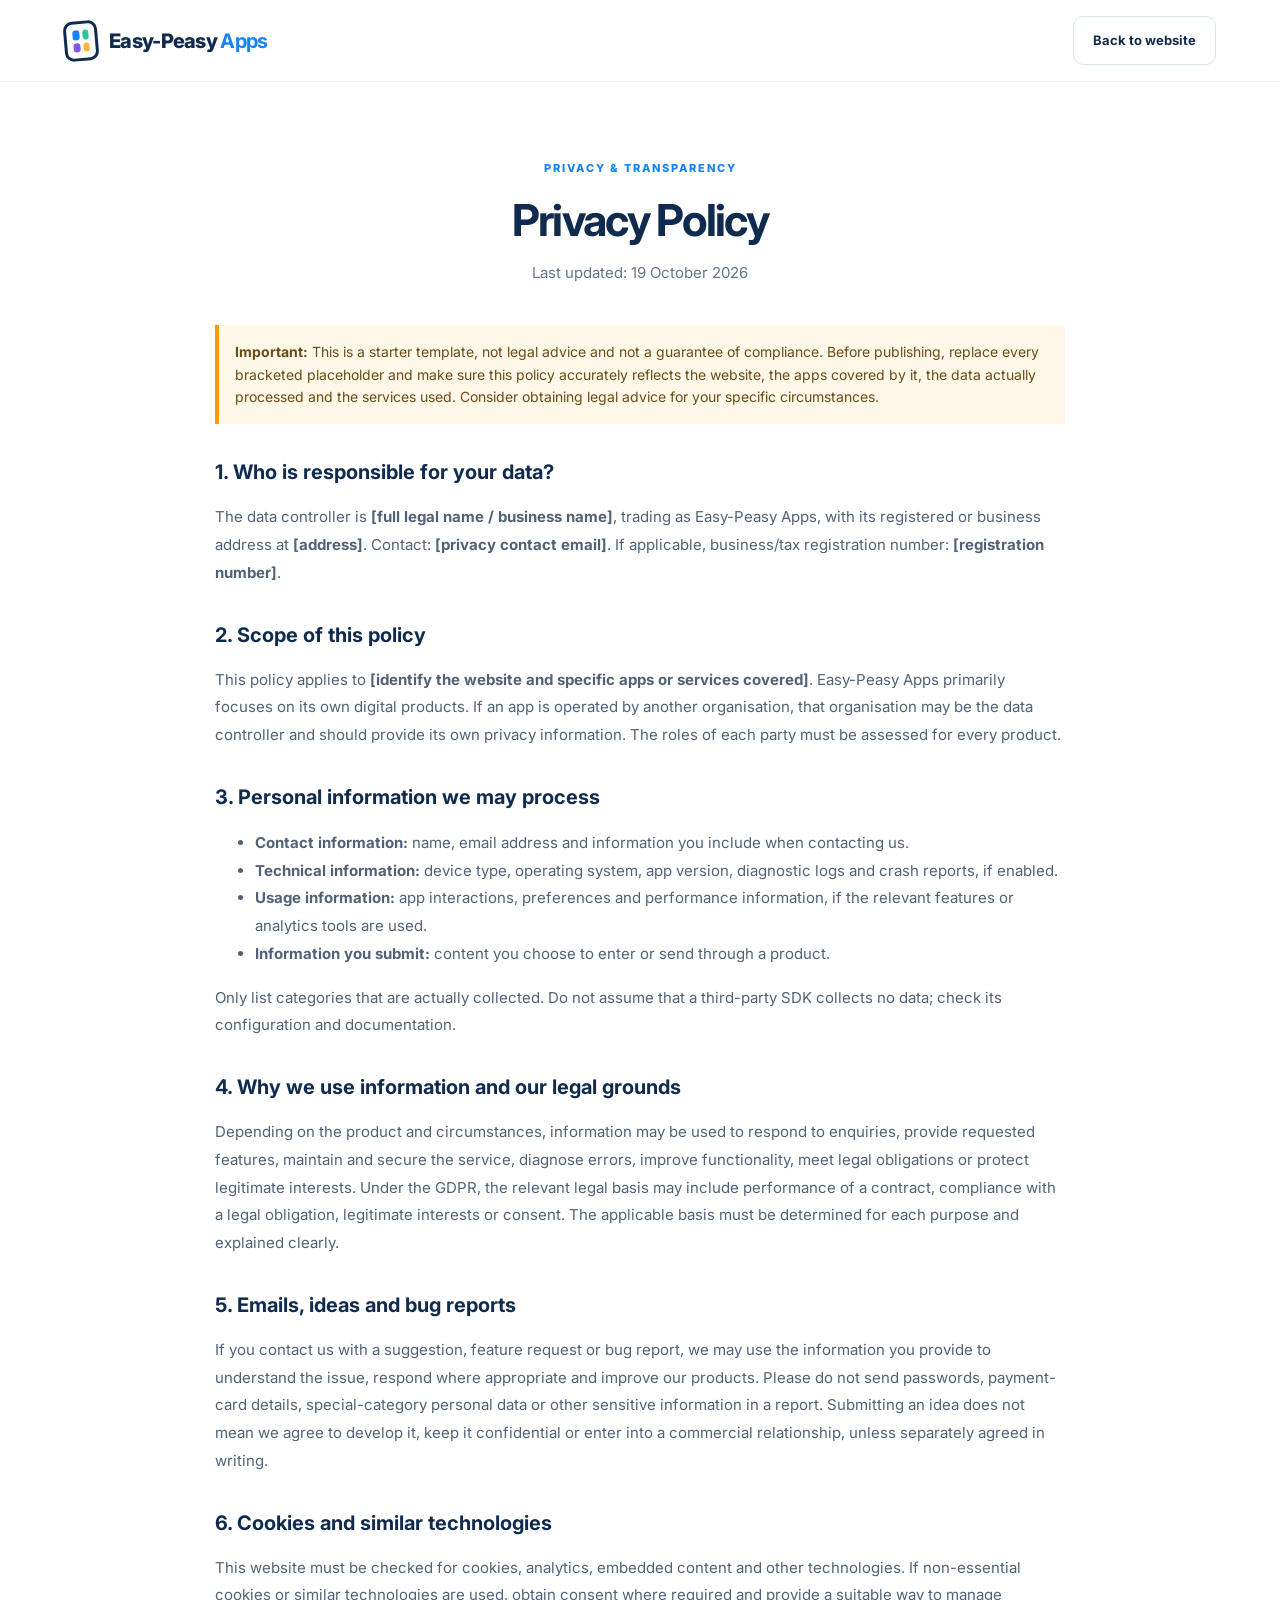
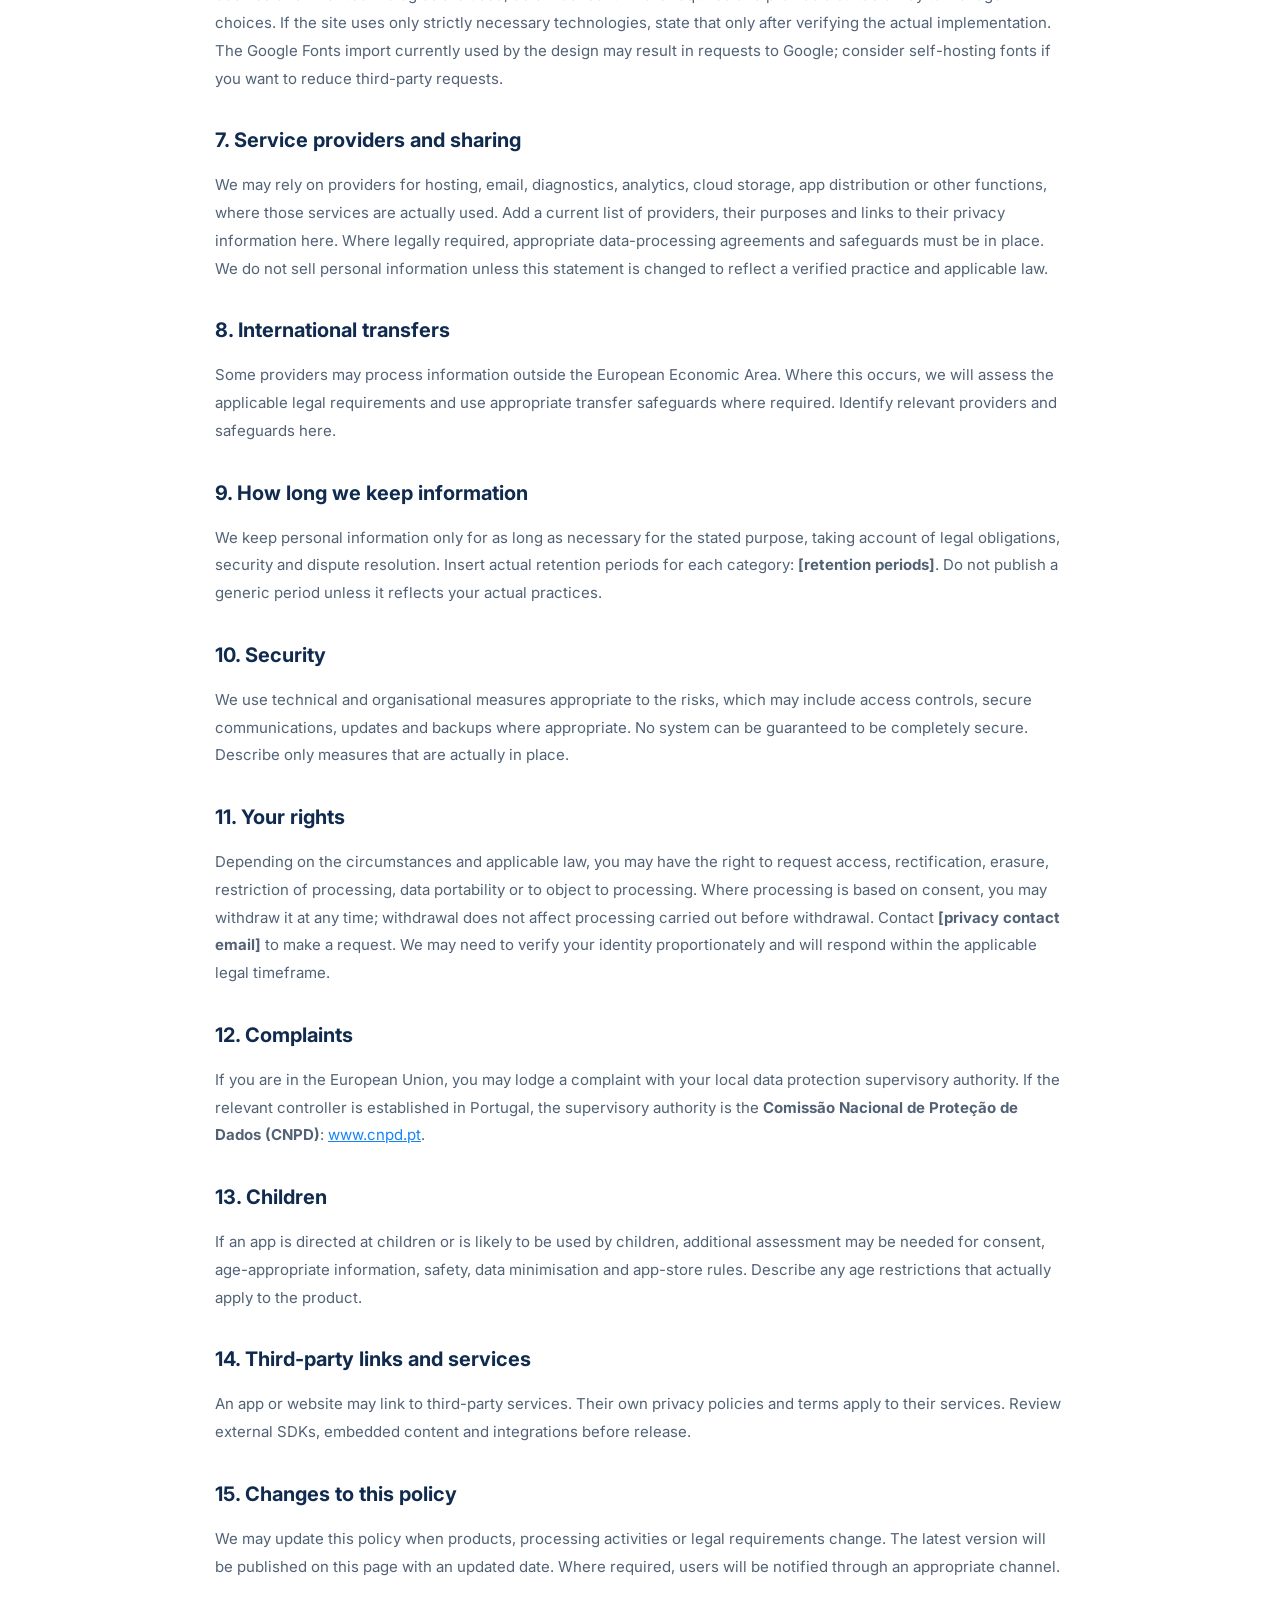
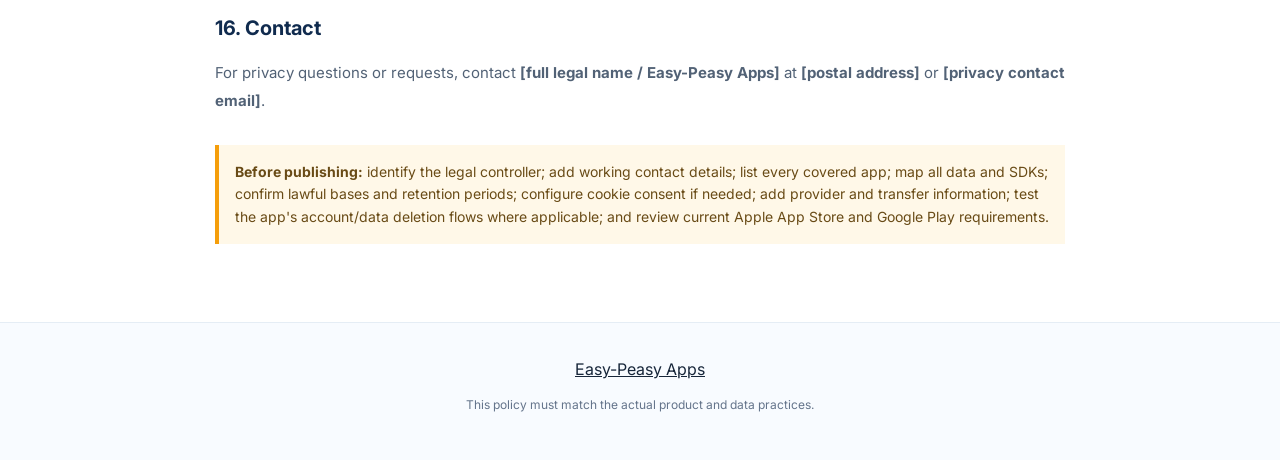
==== privacy-policy.html @ 1b4ecad0 "Add files via upload" ====
<!doctype html>
<html lang="en"><head><meta charset="utf-8"><meta name="viewport" content="width=device-width,initial-scale=1"><meta name="robots" content="index,follow"><title>Privacy Policy | Easy-Peasy Apps</title><link rel="stylesheet" href="styles.css"></head><body>
<header class="site-header"><a class="brand" href="index.html"><span class="brand-mark" aria-hidden="true"><span></span><span></span><span></span><span></span></span><span class="brand-name">Easy-Peasy <b>Apps</b></span></a><a class="button secondary" href="index.html">Back to website</a></header>
<main class="section"><div class="section-heading"><p class="eyebrow">PRIVACY & TRANSPARENCY</p><h1>Privacy Policy</h1><p>Last updated: 19 October 2026</p></div><div class="legal-content">
<div class="legal-warning"><strong>Important:</strong> This is a starter template, not legal advice and not a guarantee of compliance. Before publishing, replace every bracketed placeholder and make sure this policy accurately reflects the website, the apps covered by it, the data actually processed and the services used. Consider obtaining legal advice for your specific circumstances.</div>
<h2>1. Who is responsible for your data?</h2><p>The data controller is <strong>[full legal name / business name]</strong>, trading as Easy-Peasy Apps, with its registered or business address at <strong>[address]</strong>. Contact: <strong>[privacy contact email]</strong>. If applicable, business/tax registration number: <strong>[registration number]</strong>.</p>
<h2>2. Scope of this policy</h2><p>This policy applies to <strong>[identify the website and specific apps or services covered]</strong>. Easy-Peasy Apps primarily focuses on its own digital products. If an app is operated by another organisation, that organisation may be the data controller and should provide its own privacy information. The roles of each party must be assessed for every product.</p>
<h2>3. Personal information we may process</h2><ul><li><strong>Contact information:</strong> name, email address and information you include when contacting us.</li><li><strong>Technical information:</strong> device type, operating system, app version, diagnostic logs and crash reports, if enabled.</li><li><strong>Usage information:</strong> app interactions, preferences and performance information, if the relevant features or analytics tools are used.</li><li><strong>Information you submit:</strong> content you choose to enter or send through a product.</li></ul><p>Only list categories that are actually collected. Do not assume that a third-party SDK collects no data; check its configuration and documentation.</p>
<h2>4. Why we use information and our legal grounds</h2><p>Depending on the product and circumstances, information may be used to respond to enquiries, provide requested features, maintain and secure the service, diagnose errors, improve functionality, meet legal obligations or protect legitimate interests. Under the GDPR, the relevant legal basis may include performance of a contract, compliance with a legal obligation, legitimate interests or consent. The applicable basis must be determined for each purpose and explained clearly.</p>
<h2>5. Emails, ideas and bug reports</h2><p>If you contact us with a suggestion, feature request or bug report, we may use the information you provide to understand the issue, respond where appropriate and improve our products. Please do not send passwords, payment-card details, special-category personal data or other sensitive information in a report. Submitting an idea does not mean we agree to develop it, keep it confidential or enter into a commercial relationship, unless separately agreed in writing.</p>
<h2>6. Cookies and similar technologies</h2><p>This website must be checked for cookies, analytics, embedded content and other technologies. If non-essential cookies or similar technologies are used, obtain consent where required and provide a suitable way to manage choices. If the site uses only strictly necessary technologies, state that only after verifying the actual implementation. The Google Fonts import currently used by the design may result in requests to Google; consider self-hosting fonts if you want to reduce third-party requests.</p>
<h2>7. Service providers and sharing</h2><p>We may rely on providers for hosting, email, diagnostics, analytics, cloud storage, app distribution or other functions, where those services are actually used. Add a current list of providers, their purposes and links to their privacy information here. Where legally required, appropriate data-processing agreements and safeguards must be in place. We do not sell personal information unless this statement is changed to reflect a verified practice and applicable law.</p>
<h2>8. International transfers</h2><p>Some providers may process information outside the European Economic Area. Where this occurs, we will assess the applicable legal requirements and use appropriate transfer safeguards where required. Identify relevant providers and safeguards here.</p>
<h2>9. How long we keep information</h2><p>We keep personal information only for as long as necessary for the stated purpose, taking account of legal obligations, security and dispute resolution. Insert actual retention periods for each category: <strong>[retention periods]</strong>. Do not publish a generic period unless it reflects your actual practices.</p>
<h2>10. Security</h2><p>We use technical and organisational measures appropriate to the risks, which may include access controls, secure communications, updates and backups where appropriate. No system can be guaranteed to be completely secure. Describe only measures that are actually in place.</p>
<h2>11. Your rights</h2><p>Depending on the circumstances and applicable law, you may have the right to request access, rectification, erasure, restriction of processing, data portability or to object to processing. Where processing is based on consent, you may withdraw it at any time; withdrawal does not affect processing carried out before withdrawal. Contact <strong>[privacy contact email]</strong> to make a request. We may need to verify your identity proportionately and will respond within the applicable legal timeframe.</p>
<h2>12. Complaints</h2><p>If you are in the European Union, you may lodge a complaint with your local data protection supervisory authority. If the relevant controller is established in Portugal, the supervisory authority is the <strong>Comissão Nacional de Proteção de Dados (CNPD)</strong>: <a href="https://www.cnpd.pt/" target="_blank" rel="noopener noreferrer">www.cnpd.pt</a>.</p>
<h2>13. Children</h2><p>If an app is directed at children or is likely to be used by children, additional assessment may be needed for consent, age-appropriate information, safety, data minimisation and app-store rules. Describe any age restrictions that actually apply to the product.</p>
<h2>14. Third-party links and services</h2><p>An app or website may link to third-party services. Their own privacy policies and terms apply to their services. Review external SDKs, embedded content and integrations before release.</p>
<h2>15. Changes to this policy</h2><p>We may update this policy when products, processing activities or legal requirements change. The latest version will be published on this page with an updated date. Where required, users will be notified through an appropriate channel.</p>
<h2>16. Contact</h2><p>For privacy questions or requests, contact <strong>[full legal name / Easy-Peasy Apps]</strong> at <strong>[postal address]</strong> or <strong>[privacy contact email]</strong>.</p>
<div class="legal-warning"><strong>Before publishing:</strong> identify the legal controller; add working contact details; list every covered app; map all data and SDKs; confirm lawful bases and retention periods; configure cookie consent if needed; add provider and transfer information; test the app's account/data deletion flows where applicable; and review current Apple App Store and Google Play requirements.</div>
</div></main><footer class="site-footer"><a href="index.html">Easy-Peasy Apps</a><p>This policy must match the actual product and data practices.</p></footer></body></html>
---- styles.css ----
@import url('https://fonts.googleapis.com/css2?family=Inter:wght@400;500;600;700;800&display=swap');
:root{--navy:#102b4e;--blue:#1684f8;--sky:#eaf4ff;--ink:#17263a;--muted:#64748b;--line:#e5edf5;--green:#29c79a;--orange:#ffb52e}
*{box-sizing:border-box}html{scroll-behavior:smooth}body{margin:0;font-family:Inter,Arial,sans-serif;color:var(--ink);line-height:1.6}a{color:inherit}.site-header{height:82px;display:flex;align-items:center;justify-content:space-between;padding:0 max(5vw,24px);border-bottom:1px solid #eef2f7;background:#ffffffed;position:sticky;top:0;z-index:10;backdrop-filter:blur(12px)}.brand{display:flex;align-items:center;gap:11px;text-decoration:none}.brand-name{font-size:20px;font-weight:800;letter-spacing:-.7px;color:var(--navy)}.brand-name b{color:var(--blue)}.brand-mark{width:34px;height:40px;border:3px solid var(--navy);border-radius:9px;display:grid;grid-template-columns:1fr 1fr;gap:3px;padding:6px;transform:rotate(-5deg)}.brand-mark span{border-radius:3px;background:var(--blue)}.brand-mark span:nth-child(2){background:var(--green)}.brand-mark span:nth-child(3){background:#8455e8}.brand-mark span:nth-child(4){background:var(--orange)}.nav{display:flex;align-items:center;gap:28px}.nav a,.footer-links a{text-decoration:none;font-size:13px;font-weight:600;color:#46566b}.nav a:hover,.footer-links a:hover{color:var(--blue)}.nav .nav-cta{background:var(--navy);color:#fff;padding:11px 17px;border-radius:10px}.menu-toggle{display:none;border:0;background:none;font-size:25px;color:var(--navy)}.hero{min-height:560px;padding:76px max(8vw,28px);display:grid;grid-template-columns:1.08fr .92fr;align-items:center;gap:40px;overflow:hidden;background:radial-gradient(ellipse at 85% 40%,#f0f7ff 0,transparent 45%),linear-gradient(120deg,#fff 40%,#f9fcff)}.eyebrow{font-size:11px;letter-spacing:2px;font-weight:800;color:var(--blue);margin:0 0 17px}.hero h1{font-size:clamp(42px,5vw,68px);line-height:1.04;letter-spacing:-3px;color:var(--navy);margin:0 0 23px}.hero h1 span{color:var(--blue)}.hero-text{font-size:17px;color:#526276;max-width:570px;line-height:1.8}.hero-actions{display:flex;gap:12px;flex-wrap:wrap;margin:29px 0 18px}.button{display:inline-flex;align-items:center;justify-content:center;padding:13px 19px;border-radius:10px;text-decoration:none;font-size:13px;font-weight:700}.primary{background:var(--blue);color:white;box-shadow:0 8px 22px #1684f82e}.secondary{border:1px solid #d8e3ef;color:var(--navy);background:#fff}.microcopy{font-size:11px;color:#8a98a9}.hero-art{height:390px;position:relative;display:flex;align-items:center;justify-content:center}.orb{position:absolute;border-radius:50%;background:#dceeff}.orb-one{width:310px;height:310px;right:7%;top:6%;opacity:.7}.orb-two{width:100px;height:100px;left:8%;bottom:10%;opacity:.8}.phone{z-index:1;width:205px;height:310px;background:var(--navy);border-radius:34px;padding:32px 19px 20px;box-shadow:0 25px 60px #102b4e30;transform:rotate(-7deg);position:relative}.phone-speaker{position:absolute;top:13px;left:75px;width:54px;height:5px;background:#cbd8e8;border-radius:10px}.app-grid{display:grid;grid-template-columns:1fr 1fr;gap:12px}.tile{height:62px;border-radius:14px;display:block}.tile.blue{background:linear-gradient(135deg,#1684f8,#55b2ff)}.tile.green{background:linear-gradient(135deg,#23bf9a,#73e0b9)}.tile.purple{background:linear-gradient(135deg,#8254e8,#b18bff)}.tile.orange{background:linear-gradient(135deg,#ffad27,#ffd16b)}.phone-line{height:8px;border-radius:9px;background:#3c5471;margin-top:20px}.phone-line.short{width:63%;margin-top:10px}.check{position:absolute;bottom:28px;right:-24px;width:73px;height:73px;border:8px solid white;background:var(--blue);color:#fff;border-radius:24px;display:grid;place-items:center;font-size:37px;font-weight:800}.floating-card{position:absolute;z-index:2;right:0;bottom:58px;padding:13px 17px;border-radius:13px;background:white;box-shadow:0 12px 35px #102b4e15;font-size:12px;font-weight:700;color:var(--navy)}.dot{display:inline-block;width:8px;height:8px;background:var(--green);border-radius:50%;margin-right:8px}.trust-strip{display:grid;grid-template-columns:repeat(3,1fr);padding:24px 9%;border-top:1px solid var(--line);border-bottom:1px solid var(--line);gap:20px}.trust-strip div{display:flex;gap:14px;align-items:center;justify-content:center}.trust-strip strong{font-size:12px;color:var(--blue)}.trust-strip span{font-size:13px;font-weight:700;color:var(--navy)}.section{padding:78px max(8vw,28px)}.section-heading{max-width:680px;margin:0 auto 40px;text-align:center}.section-heading h1,.section-heading h2,.privacy-callout h2{font-size:clamp(30px,3.6vw,44px);line-height:1.15;letter-spacing:-1.7px;color:var(--navy);margin:0 0 16px}.section-heading>p:last-child{color:var(--muted);font-size:15px}.cards{display:grid;grid-template-columns:repeat(3,1fr);gap:20px;max-width:1100px;margin:auto}.card{padding:29px 26px;border:1px solid var(--line);border-radius:17px;background:white;box-shadow:0 8px 25px #102b4e05}.card-icon{width:43px;height:43px;display:grid;place-items:center;background:var(--sky);border-radius:12px;color:var(--blue);font-size:23px;font-weight:700}.card h3{font-size:17px;color:var(--navy);margin:20px 0 8px}.card p{font-size:13px;color:var(--muted);margin:0;line-height:1.8}.process-section{background:#f8fbff}.privacy-callout{padding:54px max(8vw,28px);background:var(--navy);color:white;display:flex;align-items:center;justify-content:space-between;gap:40px}.privacy-callout>div{max-width:650px}.privacy-callout .eyebrow{color:#7ebdff}.privacy-callout h2{color:white}.privacy-callout p:not(.eyebrow){color:#d2dfef;font-size:14px}.button.light{background:white;color:var(--navy);white-space:nowrap}.contact-panel{max-width:620px;margin:auto;border:1px solid var(--line);border-radius:17px;padding:28px;text-align:center;box-shadow:0 12px 35px #102b4e08}.contact-panel p{margin:8px 0;color:#526276;font-size:14px}.contact-panel strong{font-size:19px;color:var(--navy)}.contact-panel a{color:var(--blue);font-weight:700}.placeholder-note{font-size:12px!important;color:#92400e!important;background:#fff8e8;padding:10px;border-radius:8px}.site-footer{padding:34px max(5vw,24px);background:#f8fbff;text-align:center;border-top:1px solid var(--line)}.footer-brand{justify-content:center}.site-footer>p{font-size:12px;color:var(--muted)}.footer-links{display:flex;justify-content:center;gap:20px;margin:20px 0}.footer-links a{font-size:12px}.site-footer small{font-size:11px;color:#8794a5}.legal-content{max-width:850px;margin:auto}.legal-content h2{font-size:20px;color:var(--navy);margin:32px 0 8px}.legal-content p,.legal-content li{font-size:15px;color:#526276;line-height:1.85}.legal-content a{color:var(--blue)}.legal-warning{background:#fff8e8;border-left:4px solid #f59e0b;padding:16px;margin-top:30px;color:#694b16;font-size:14px}
@media(max-width:760px){.site-header{height:70px}.menu-toggle{display:block}.nav{display:none;position:absolute;top:69px;left:0;right:0;background:#fff;padding:20px 25px 25px;box-shadow:0 12px 20px #102b4e12;flex-direction:column;align-items:stretch;gap:17px}.nav.open{display:flex}.nav a{font-size:14px}.hero{grid-template-columns:1fr;padding-top:55px;padding-bottom:35px;text-align:center;gap:5px}.hero-text{margin-left:auto;margin-right:auto}.hero-actions{justify-content:center}.hero-art{height:320px}.phone{transform:scale(.85) rotate(-7deg)}.floating-card{right:3%;bottom:35px}.trust-strip{padding:20px 18px;grid-template-columns:1fr;gap:14px}.trust-strip div{justify-content:flex-start}.section{padding:60px 22px}.cards{grid-template-columns:1fr}.privacy-callout{padding:45px 24px;flex-direction:column;align-items:flex-start;gap:15px}.privacy-callout .button{white-space:normal}.footer-links{flex-wrap:wrap}}
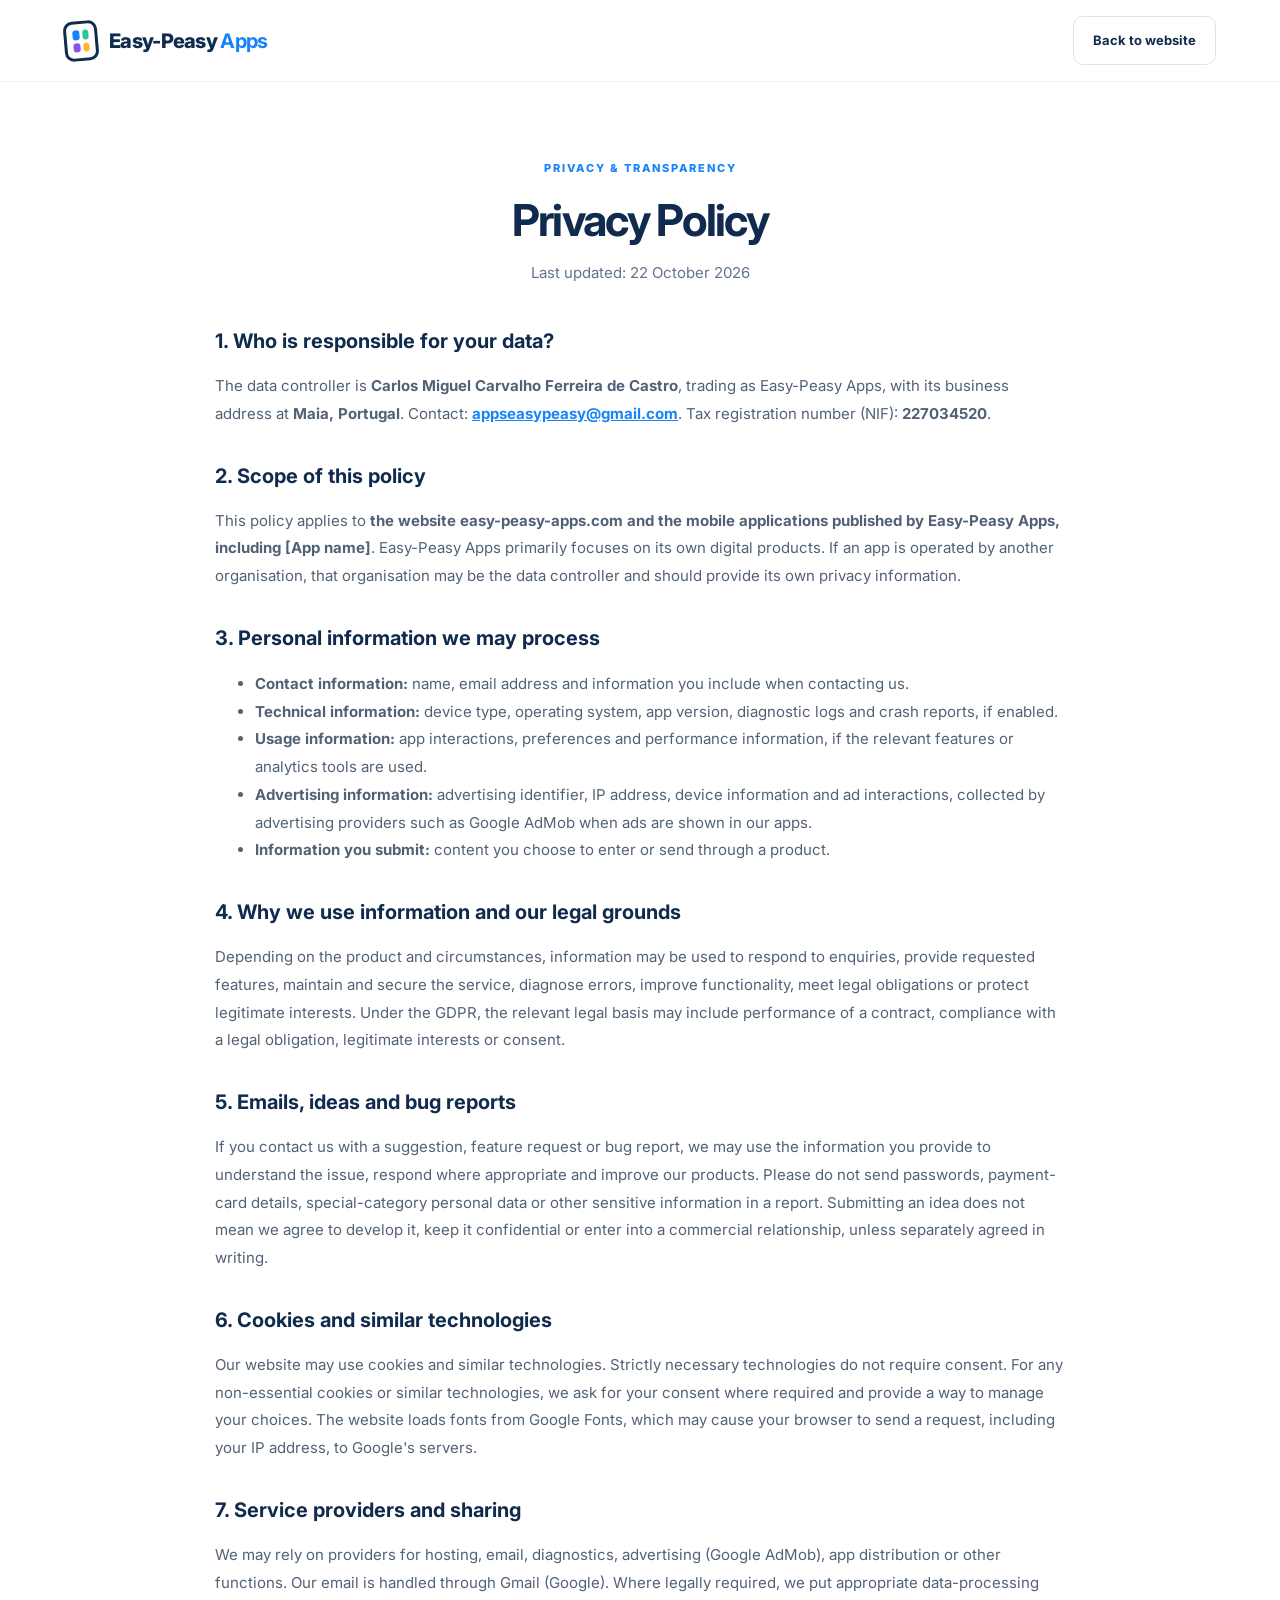
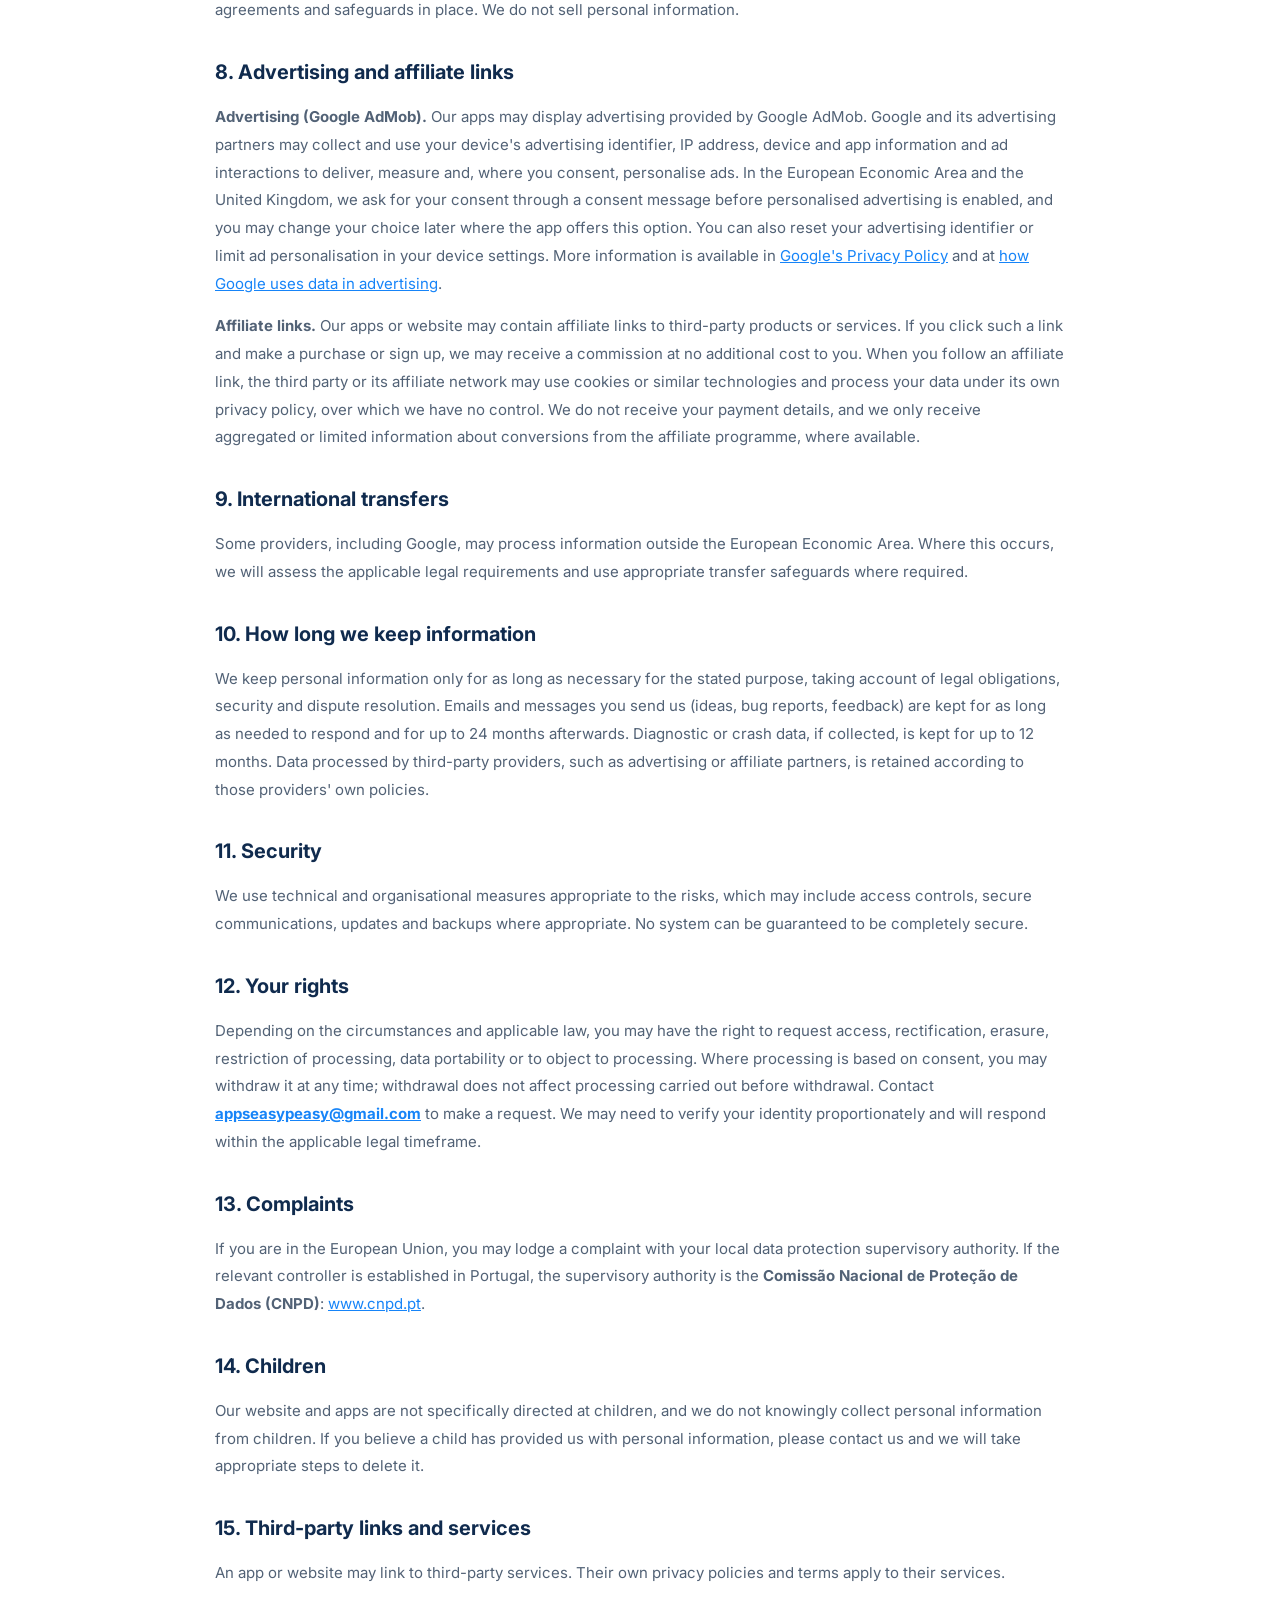
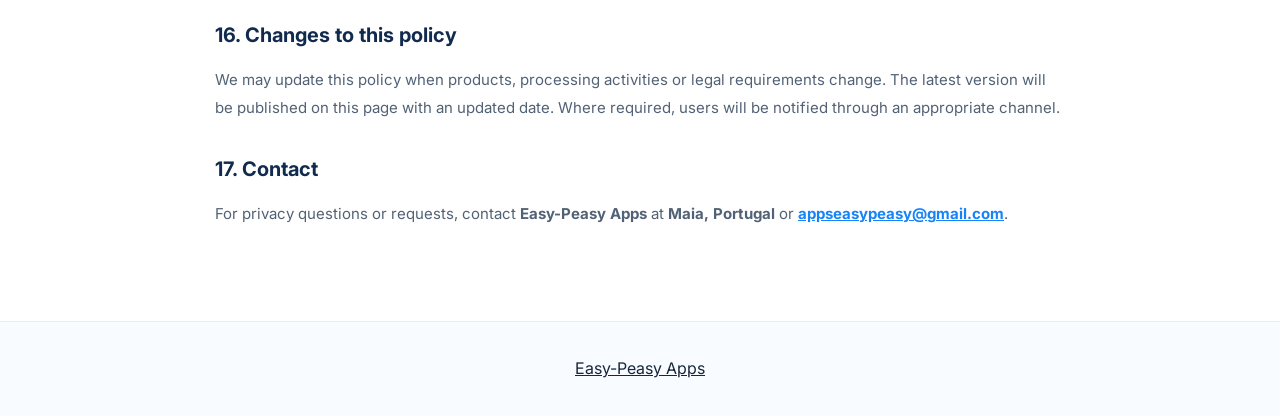
==== commit a149b176: "Add files via upload" ====
--- a/privacy-policy.html
+++ b/privacy-policy.html
@@ -1,23 +1,21 @@
 <!doctype html>
 <html lang="en"><head><meta charset="utf-8"><meta name="viewport" content="width=device-width,initial-scale=1"><meta name="robots" content="index,follow"><title>Privacy Policy | Easy-Peasy Apps</title><link rel="stylesheet" href="styles.css"></head><body>
 <header class="site-header"><a class="brand" href="index.html"><span class="brand-mark" aria-hidden="true"><span></span><span></span><span></span><span></span></span><span class="brand-name">Easy-Peasy <b>Apps</b></span></a><a class="button secondary" href="index.html">Back to website</a></header>
-<main class="section"><div class="section-heading"><p class="eyebrow">PRIVACY & TRANSPARENCY</p><h1>Privacy Policy</h1><p>Last updated: 19 October 2026</p></div><div class="legal-content">
-<div class="legal-warning"><strong>Important:</strong> This is a starter template, not legal advice and not a guarantee of compliance. Before publishing, replace every bracketed placeholder and make sure this policy accurately reflects the website, the apps covered by it, the data actually processed and the services used. Consider obtaining legal advice for your specific circumstances.</div>
-<h2>1. Who is responsible for your data?</h2><p>The data controller is <strong>[full legal name / business name]</strong>, trading as Easy-Peasy Apps, with its registered or business address at <strong>[address]</strong>. Contact: <strong>[privacy contact email]</strong>. If applicable, business/tax registration number: <strong>[registration number]</strong>.</p>
-<h2>2. Scope of this policy</h2><p>This policy applies to <strong>[identify the website and specific apps or services covered]</strong>. Easy-Peasy Apps primarily focuses on its own digital products. If an app is operated by another organisation, that organisation may be the data controller and should provide its own privacy information. The roles of each party must be assessed for every product.</p>
-<h2>3. Personal information we may process</h2><ul><li><strong>Contact information:</strong> name, email address and information you include when contacting us.</li><li><strong>Technical information:</strong> device type, operating system, app version, diagnostic logs and crash reports, if enabled.</li><li><strong>Usage information:</strong> app interactions, preferences and performance information, if the relevant features or analytics tools are used.</li><li><strong>Information you submit:</strong> content you choose to enter or send through a product.</li></ul><p>Only list categories that are actually collected. Do not assume that a third-party SDK collects no data; check its configuration and documentation.</p>
-<h2>4. Why we use information and our legal grounds</h2><p>Depending on the product and circumstances, information may be used to respond to enquiries, provide requested features, maintain and secure the service, diagnose errors, improve functionality, meet legal obligations or protect legitimate interests. Under the GDPR, the relevant legal basis may include performance of a contract, compliance with a legal obligation, legitimate interests or consent. The applicable basis must be determined for each purpose and explained clearly.</p>
+<main class="section"><div class="section-heading"><p class="eyebrow">PRIVACY & TRANSPARENCY</p><h1>Privacy Policy</h1><p>Last updated: 22 October 2026</p></div><div class="legal-content">
+<h2>1. Who is responsible for your data?</h2><p>The data controller is <strong>Carlos Miguel Carvalho Ferreira de Castro</strong>, trading as Easy-Peasy Apps, with its business address at <strong>Maia, Portugal</strong>. Contact: <strong><a href="mailto:appseasypeasy@gmail.com">appseasypeasy@gmail.com</a></strong>. Tax registration number (NIF): <strong>227034520</strong>.</p>
+<h2>2. Scope of this policy</h2><p>This policy applies to <strong>the website easy-peasy-apps.com and the mobile applications published by Easy-Peasy Apps, including [App name]</strong>. Easy-Peasy Apps primarily focuses on its own digital products. If an app is operated by another organisation, that organisation may be the data controller and should provide its own privacy information.</p>
+<h2>3. Personal information we may process</h2><ul><li><strong>Contact information:</strong> name, email address and information you include when contacting us.</li><li><strong>Technical information:</strong> device type, operating system, app version, diagnostic logs and crash reports, if enabled.</li><li><strong>Usage information:</strong> app interactions, preferences and performance information, if the relevant features or analytics tools are used.</li><li><strong>Advertising information:</strong> advertising identifier, IP address, device information and ad interactions, collected by advertising providers such as Google AdMob when ads are shown in our apps.</li><li><strong>Information you submit:</strong> content you choose to enter or send through a product.</li></ul>
+<h2>4. Why we use information and our legal grounds</h2><p>Depending on the product and circumstances, information may be used to respond to enquiries, provide requested features, maintain and secure the service, diagnose errors, improve functionality, meet legal obligations or protect legitimate interests. Under the GDPR, the relevant legal basis may include performance of a contract, compliance with a legal obligation, legitimate interests or consent.</p>
 <h2>5. Emails, ideas and bug reports</h2><p>If you contact us with a suggestion, feature request or bug report, we may use the information you provide to understand the issue, respond where appropriate and improve our products. Please do not send passwords, payment-card details, special-category personal data or other sensitive information in a report. Submitting an idea does not mean we agree to develop it, keep it confidential or enter into a commercial relationship, unless separately agreed in writing.</p>
-<h2>6. Cookies and similar technologies</h2><p>This website must be checked for cookies, analytics, embedded content and other technologies. If non-essential cookies or similar technologies are used, obtain consent where required and provide a suitable way to manage choices. If the site uses only strictly necessary technologies, state that only after verifying the actual implementation. The Google Fonts import currently used by the design may result in requests to Google; consider self-hosting fonts if you want to reduce third-party requests.</p>
-<h2>7. Service providers and sharing</h2><p>We may rely on providers for hosting, email, diagnostics, analytics, cloud storage, app distribution or other functions, where those services are actually used. Add a current list of providers, their purposes and links to their privacy information here. Where legally required, appropriate data-processing agreements and safeguards must be in place. We do not sell personal information unless this statement is changed to reflect a verified practice and applicable law.</p>
-<h2>8. International transfers</h2><p>Some providers may process information outside the European Economic Area. Where this occurs, we will assess the applicable legal requirements and use appropriate transfer safeguards where required. Identify relevant providers and safeguards here.</p>
-<h2>9. How long we keep information</h2><p>We keep personal information only for as long as necessary for the stated purpose, taking account of legal obligations, security and dispute resolution. Insert actual retention periods for each category: <strong>[retention periods]</strong>. Do not publish a generic period unless it reflects your actual practices.</p>
-<h2>10. Security</h2><p>We use technical and organisational measures appropriate to the risks, which may include access controls, secure communications, updates and backups where appropriate. No system can be guaranteed to be completely secure. Describe only measures that are actually in place.</p>
-<h2>11. Your rights</h2><p>Depending on the circumstances and applicable law, you may have the right to request access, rectification, erasure, restriction of processing, data portability or to object to processing. Where processing is based on consent, you may withdraw it at any time; withdrawal does not affect processing carried out before withdrawal. Contact <strong>[privacy contact email]</strong> to make a request. We may need to verify your identity proportionately and will respond within the applicable legal timeframe.</p>
-<h2>12. Complaints</h2><p>If you are in the European Union, you may lodge a complaint with your local data protection supervisory authority. If the relevant controller is established in Portugal, the supervisory authority is the <strong>Comissão Nacional de Proteção de Dados (CNPD)</strong>: <a href="https://www.cnpd.pt/" target="_blank" rel="noopener noreferrer">www.cnpd.pt</a>.</p>
-<h2>13. Children</h2><p>If an app is directed at children or is likely to be used by children, additional assessment may be needed for consent, age-appropriate information, safety, data minimisation and app-store rules. Describe any age restrictions that actually apply to the product.</p>
-<h2>14. Third-party links and services</h2><p>An app or website may link to third-party services. Their own privacy policies and terms apply to their services. Review external SDKs, embedded content and integrations before release.</p>
-<h2>15. Changes to this policy</h2><p>We may update this policy when products, processing activities or legal requirements change. The latest version will be published on this page with an updated date. Where required, users will be notified through an appropriate channel.</p>
-<h2>16. Contact</h2><p>For privacy questions or requests, contact <strong>[full legal name / Easy-Peasy Apps]</strong> at <strong>[postal address]</strong> or <strong>[privacy contact email]</strong>.</p>
-<div class="legal-warning"><strong>Before publishing:</strong> identify the legal controller; add working contact details; list every covered app; map all data and SDKs; confirm lawful bases and retention periods; configure cookie consent if needed; add provider and transfer information; test the app's account/data deletion flows where applicable; and review current Apple App Store and Google Play requirements.</div>
-</div></main><footer class="site-footer"><a href="index.html">Easy-Peasy Apps</a><p>This policy must match the actual product and data practices.</p></footer></body></html>+<h2>6. Cookies and similar technologies</h2><p>Our website may use cookies and similar technologies. Strictly necessary technologies do not require consent. For any non-essential cookies or similar technologies, we ask for your consent where required and provide a way to manage your choices. The website loads fonts from Google Fonts, which may cause your browser to send a request, including your IP address, to Google's servers.</p>
+<h2>7. Service providers and sharing</h2><p>We may rely on providers for hosting, email, diagnostics, advertising (Google AdMob), app distribution or other functions. Our email is handled through Gmail (Google). Where legally required, we put appropriate data-processing agreements and safeguards in place. We do not sell personal information.</p>
+<h2>8. Advertising and affiliate links</h2><p><strong>Advertising (Google AdMob).</strong> Our apps may display advertising provided by Google AdMob. Google and its advertising partners may collect and use your device's advertising identifier, IP address, device and app information and ad interactions to deliver, measure and, where you consent, personalise ads. In the European Economic Area and the United Kingdom, we ask for your consent through a consent message before personalised advertising is enabled, and you may change your choice later where the app offers this option. You can also reset your advertising identifier or limit ad personalisation in your device settings. More information is available in <a href="https://policies.google.com/privacy" target="_blank" rel="noopener noreferrer">Google's Privacy Policy</a> and at <a href="https://policies.google.com/technologies/ads" target="_blank" rel="noopener noreferrer">how Google uses data in advertising</a>.</p><p><strong>Affiliate links.</strong> Our apps or website may contain affiliate links to third-party products or services. If you click such a link and make a purchase or sign up, we may receive a commission at no additional cost to you. When you follow an affiliate link, the third party or its affiliate network may use cookies or similar technologies and process your data under its own privacy policy, over which we have no control. We do not receive your payment details, and we only receive aggregated or limited information about conversions from the affiliate programme, where available.</p>
+<h2>9. International transfers</h2><p>Some providers, including Google, may process information outside the European Economic Area. Where this occurs, we will assess the applicable legal requirements and use appropriate transfer safeguards where required.</p>
+<h2>10. How long we keep information</h2><p>We keep personal information only for as long as necessary for the stated purpose, taking account of legal obligations, security and dispute resolution. Emails and messages you send us (ideas, bug reports, feedback) are kept for as long as needed to respond and for up to 24 months afterwards. Diagnostic or crash data, if collected, is kept for up to 12 months. Data processed by third-party providers, such as advertising or affiliate partners, is retained according to those providers' own policies.</p>
+<h2>11. Security</h2><p>We use technical and organisational measures appropriate to the risks, which may include access controls, secure communications, updates and backups where appropriate. No system can be guaranteed to be completely secure.</p>
+<h2>12. Your rights</h2><p>Depending on the circumstances and applicable law, you may have the right to request access, rectification, erasure, restriction of processing, data portability or to object to processing. Where processing is based on consent, you may withdraw it at any time; withdrawal does not affect processing carried out before withdrawal. Contact <strong><a href="mailto:appseasypeasy@gmail.com">appseasypeasy@gmail.com</a></strong> to make a request. We may need to verify your identity proportionately and will respond within the applicable legal timeframe.</p>
+<h2>13. Complaints</h2><p>If you are in the European Union, you may lodge a complaint with your local data protection supervisory authority. If the relevant controller is established in Portugal, the supervisory authority is the <strong>Comissão Nacional de Proteção de Dados (CNPD)</strong>: <a href="https://www.cnpd.pt/" target="_blank" rel="noopener noreferrer">www.cnpd.pt</a>.</p>
+<h2>14. Children</h2><p>Our website and apps are not specifically directed at children, and we do not knowingly collect personal information from children. If you believe a child has provided us with personal information, please contact us and we will take appropriate steps to delete it.</p>
+<h2>15. Third-party links and services</h2><p>An app or website may link to third-party services. Their own privacy policies and terms apply to their services.</p>
+<h2>16. Changes to this policy</h2><p>We may update this policy when products, processing activities or legal requirements change. The latest version will be published on this page with an updated date. Where required, users will be notified through an appropriate channel.</p>
+<h2>17. Contact</h2><p>For privacy questions or requests, contact <strong>Easy-Peasy Apps</strong> at <strong>Maia, Portugal</strong> or <strong><a href="mailto:appseasypeasy@gmail.com">appseasypeasy@gmail.com</a></strong>.</p></div></main><footer class="site-footer"><a href="index.html">Easy-Peasy Apps</a></footer></body></html>
